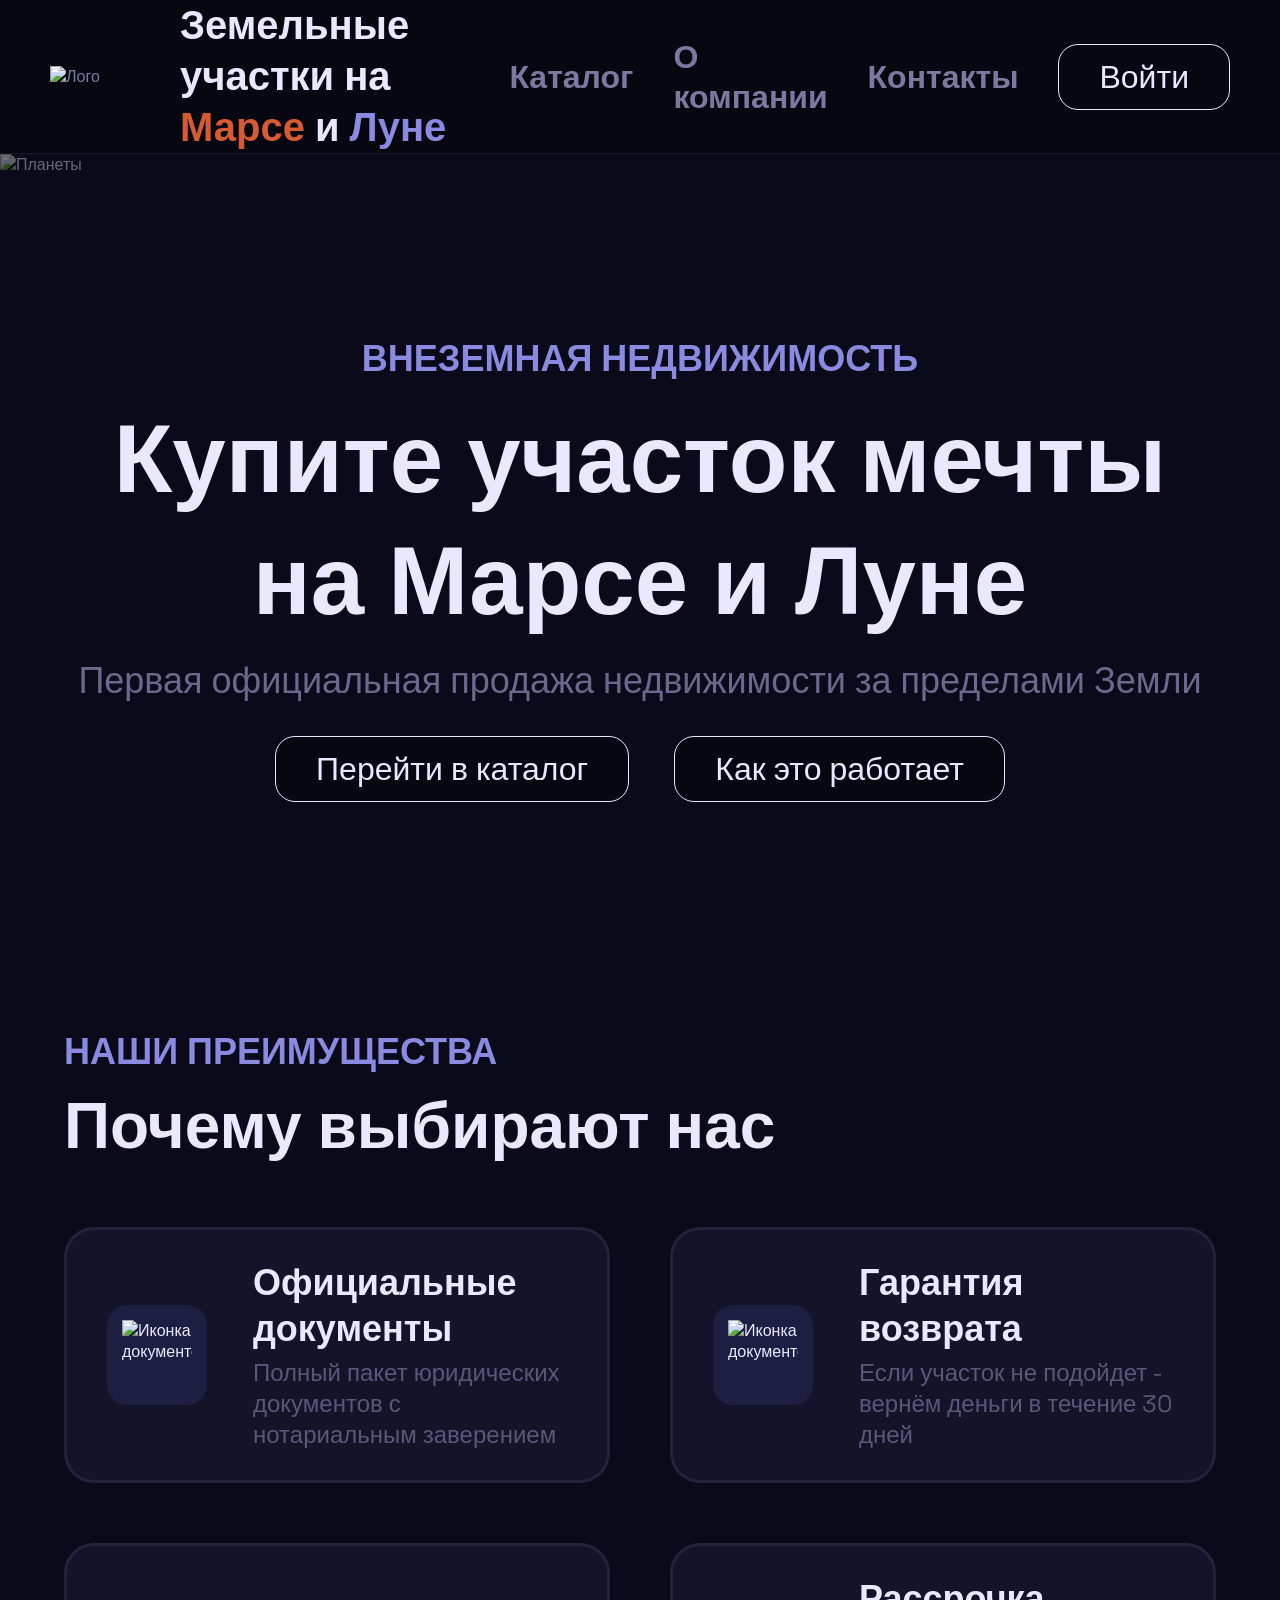
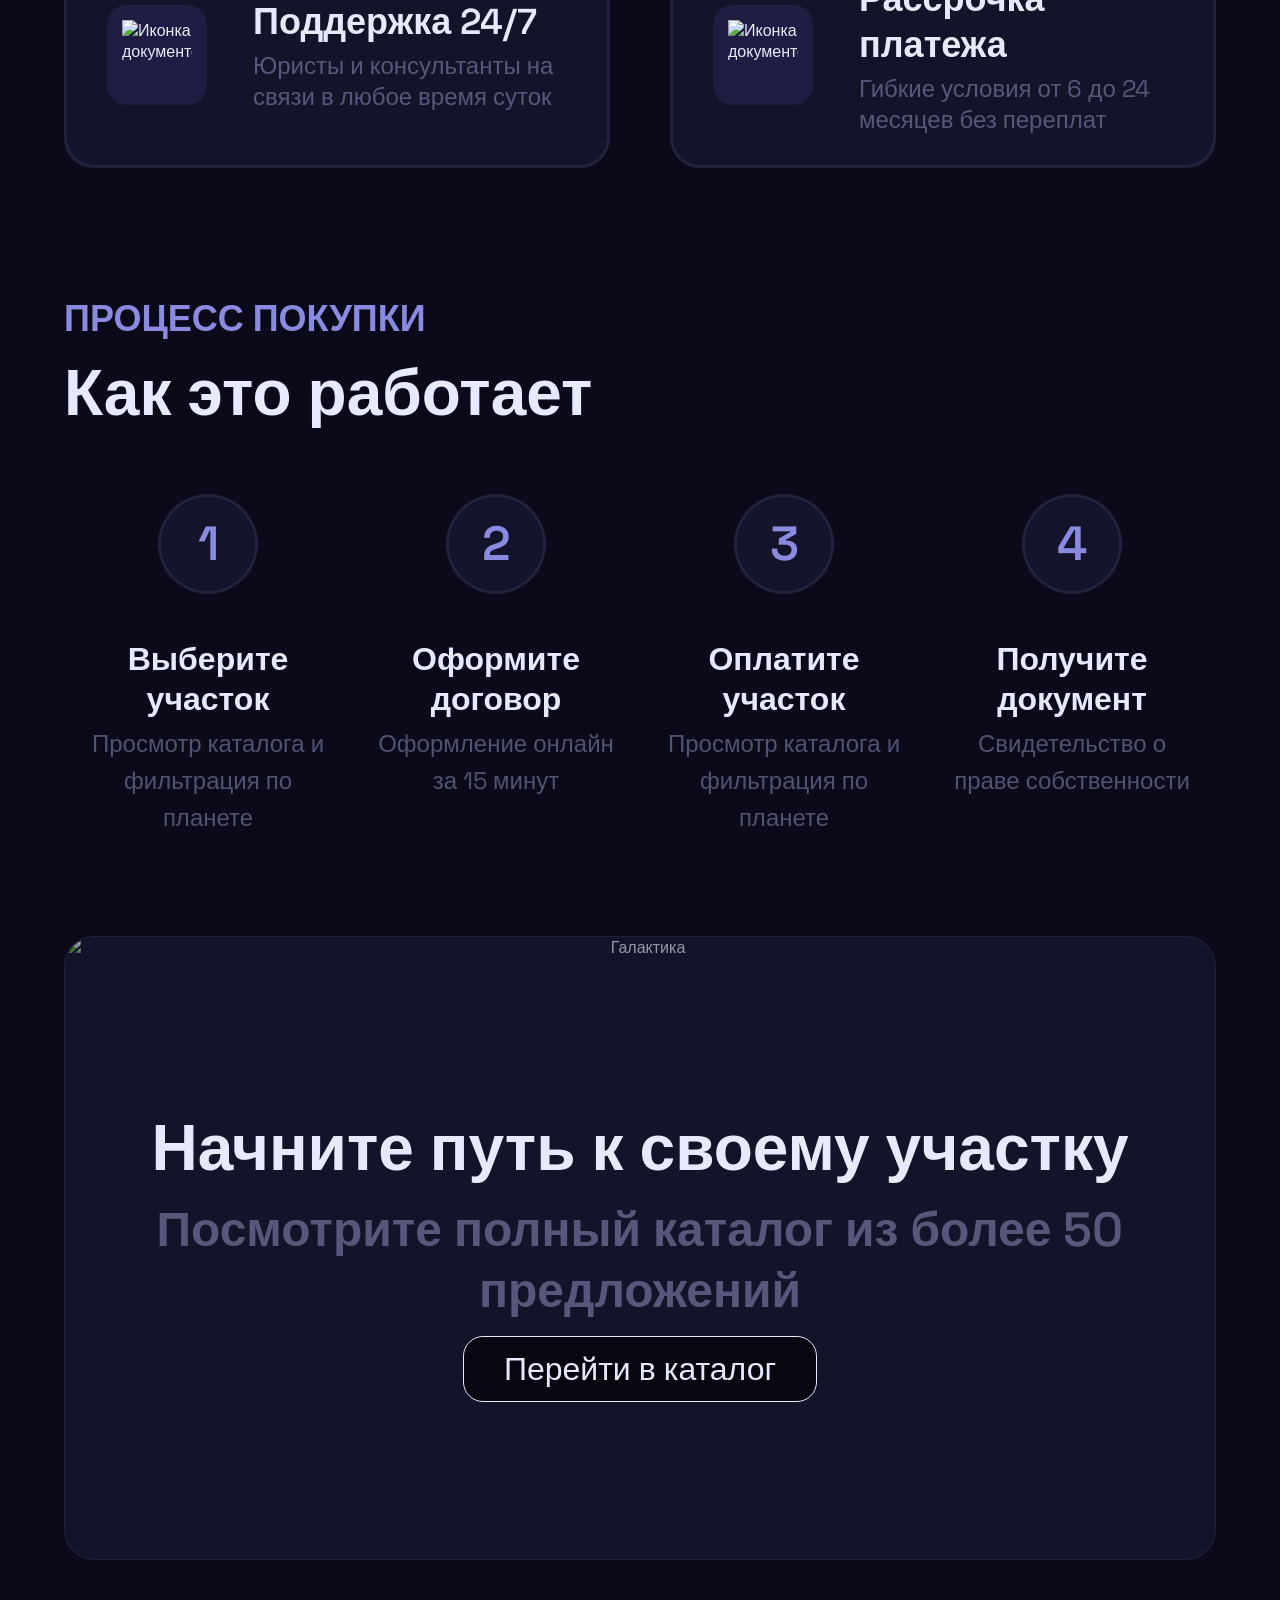
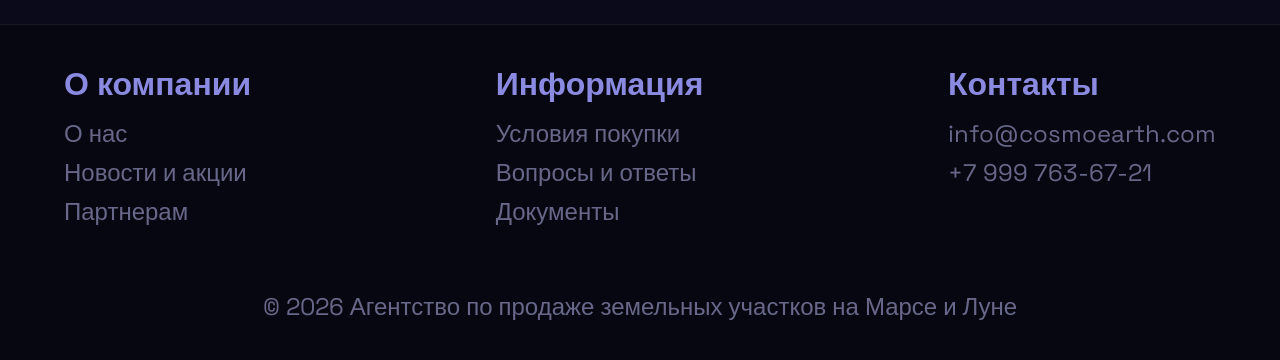
==== index.html @ 6a56ba75 "Add files via upload" ====
<!DOCTYPE html>
<html lang="ru">

<head>
    <meta charset="UTF-8">
    <meta http-equiv="X-UA-Compatible" content="IE=edge">
    <meta name="viewport" content="width=device-width, initial-scale=1.0">
    <meta name="description" content="Официальная продажа земельных участков на Марсе и Луне. Юридические документы, рассрочка платежа. Более 50 предложений в каталоге">
    <meta name="keywords" content="участки на марсе, участки на луне, внеземная недвижимость, купить землю на марсе, купить землю на луне, космическая недвижимость">
    <title>Главная страница</title>
    
    <!-- Open Grahg для соцсетей -->
    <meta property="og:title" content="Купите участок мечты на Марсе или Луне">
    <meta property="og:description" content="Первая официальная продажа недвижимости за пределами Земли. Официальные документы, рассрочка, более 50 участков в каталоге">
    <meta property="og:image" content="images/logo.png">
    <link rel="stylesheet" href="style.css">
    <link rel="preconnect" href="https://fonts.googleapis.com">
    <link rel="preconnect" href="https://fonts.gstatic.com" crossorigin>
    <link href="https://fonts.googleapis.com/css2?family=Space+Grotesk:wght@400;500;600;700&display=swap"
        rel="stylesheet">
    <link rel="icon" href="images/favicon.ico">
</head>

<body>
    <!-- Фон звездного неба -->
    <div class="stars-bg"></div>

    <!-- Шапка сайта -->
    <header class="header">
        <div class="container">
            <nav class="nav">

                <!-- Логотип -->
                <a href="index.html" class="nav-logo">
                    <img src="images/logo.png" alt="Лого" class="logo-icon">
                    <div class="logo-title">
                        Земельные участки на <span class="mars-word">Марсе</span> и <span class="moon-word">Луне</span>
                    </div>
                </a>

                <!-- Меню -->
                <label for="menu-toggle" class="menu">
                    <img src="images/menu.png" alt="Меню">
                </label>
                <input type="checkbox" id="menu-toggle">

                <!-- Навигация -->
                <div class="nav-links">
                    <a href="catalog.html" class="nav-link">Каталог</a>
                    <a href="#why" class="nav-link">О компании</a>
                    <a href="#footer" class="nav-link">Контакты</a>
                    <a href="#" class="button">Войти</a>
                </div>

            </nav>
        </div>
    </header>

    <!-- Начальная секция -->
    <section class="started">
        <img src="images/planet.jpeg" alt="Планеты" class="started-bg">
        <div class="container">
            <div class="started-content">
                <p class="started-sub">Внеземная недвижимость</p>
                <h1 class="started-title">Купите участок мечты на Марсе и Луне</h1>
                <p class="started-text">Первая официальная продажа недвижимости за пределами Земли</p>
                <div class="started-btn">
                    <a href="catalog.html" class="button">Перейти в каталог</a>
                    <a href="#process" class="button">Как это работает</a>
                </div>
            </div>
        </div>
    </section>

    <!-- Секция преимуществ -->
    <section id="why">
        <div class="container">
            <p class="section-sub">Наши преимущества</p>
            <h2 class="section-title">Почему выбирают нас</h2>
            <div class="blocks">

                <!-- Карточка 1 -->
                <div class="block">
                    <div class="block-icon">
                        <img src="images/ico-features.png" alt="Иконка документов">
                    </div>
                    <div class="block-text">
                        <h3 class="block-title">Официальные документы</h3>
                        <p class="block-sub">Полный пакет юридических документов с нотариальным заверением</p>
                    </div>
                </div>

                <!-- Карточка 2 -->
                <div class="block">
                    <div class="block-icon">
                        <img src="images/ico-shield.png" alt="Иконка документов">
                    </div>
                    <div class="block-text">
                        <h3 class="block-title">Гарантия возврата</h3>
                        <p class="block-sub">Если участок не подойдет - вернём деньги в течение 30 дней</p>
                    </div>
                </div>

                <!-- Карточка 3 -->
                <div class="block">
                    <div class="block-icon">
                        <img src="images/ico-headset.png" alt="Иконка документов">
                    </div>
                    <div class="block-text">
                        <h3 class="block-title">Поддержка 24/7</h3>
                        <p class="block-sub">Юристы и консультанты на связи в любое время суток</p>
                    </div>
                </div>

                <!-- Карточка 4 -->
                <div class="block">
                    <div class="block-icon">
                        <img src="images/ico-payroll.png" alt="Иконка документов">
                    </div>
                    <div class="block-text">
                        <h3 class="block-title">Рассрочка платежа</h3>
                        <p class="block-sub">Гибкие условия от 6 до 24 месяцев без переплат</p>
                    </div>
                </div>
            </div>
        </div>
    </section>

    <!-- Секция процесса покупки -->
    <section id="process">
        <div class="container">
            <p class="section-sub">Процесс покупки</p>
            <h2 class="section-title">Как это работает</h2>
            <div class="steps">

                <!-- Шаг 1 -->
                <div class="step">
                    <div class="step-num">1</div>
                    <div class="step-text">
                        <h3 class="step-title">Выберите участок</h3>
                        <p class="step-sub">Просмотр каталога и фильтрация по планете</p>
                    </div>
                </div>

                <!-- Шаг 2 -->
                <div class="step">
                    <div class="step-num">2</div>
                    <div class="step-text">
                        <h3 class="step-title">Оформите договор</h3>
                        <p class="step-sub">Оформление онлайн за 15 минут</p>
                    </div>
                </div>
                
                <!-- Шаг 3 -->
                <div class="step">
                    <div class="step-num">3</div>
                    <div class="step-text">
                        <h3 class="step-title">Оплатите участок</h3>
                        <p class="step-sub">Просмотр каталога и фильтрация по планете</p>
                    </div>
                </div>

                <!-- Шаг 4 -->
                <div class="step">
                    <div class="step-num">4</div>
                    <div class="step-text">
                        <h3 class="step-title">Получите документ</h3>
                        <p class="step-sub">Свидетельство о праве собственности</p>
                    </div>
                </div>
            </div>
        </div>
    </section>

    <!-- Секция перехода в каталог -->
    <section class="road">
        <div class="container">
            <img src="images/galaxy.jpg" alt="Галактика">
            <h2 class="road-title">Начните путь к своему участку</h2>
            <p class="road-sub">Посмотрите полный каталог из более 50 предложений</p>
            <a href="catalog.html" class="button">Перейти в каталог</a>
        </div>
    </section>

    <!-- Подвал сайта -->
    <footer id="footer">
        <div class="container">
            <div class="footer-links">
                <h3 class="footer-title">О компании</h3>
                <a href="#" class="footer-link">О нас</a>
                <a href="#" class="footer-link">Новости и акции</a>
                <a href="#" class="footer-link">Партнерам</a>
            </div>
            <div class="footer-links">
                <h3 class="footer-title">Информация</h3>
                <a href="#" class="footer-link">Условия покупки</a>
                <a href="#" class="footer-link">Вопросы и ответы</a>
                <a href="#" class="footer-link">Документы</a>
            </div>
            <div class="footer-links">
                <h3 class="footer-title">Контакты</h3>
                <p class="footer-contact">info@cosmoearth.com</p>
                <p class="footer-contact">+7 999 763-67-21</p>
            </div>
        </div>
        <div class="info">
            <p>© 2026 Агентство по продаже земельных участков на Марсе и Луне</p>
        </div>
    </footer>
</body>

</html>
---- style.css ----
/* Сброс стилей */
* {
    margin: 0;
    padding: 0;
    box-sizing: border-box;
}

*::-webkit-scrollbar {
    display: none;
}

/* Стили страницы */
body {
    font-family: 'Space Grotesk', sans-serif;
    background: #0A0A1A;
    color: #E8E8FF;
}

body::before {
    content: "";
    position: fixed;
    width: 100%;
    height: 100%;
    background: url(images/stars.jpg) center;
    z-index: 0;
    opacity: 0.15;
}

/* Стили ссылок */
a {
    text-decoration: none;
    color: rgba(200, 200, 255, 0.6);
}

/* Стили картинок */
img {
    display: block;
    max-width: 100%;
}

.container {
    max-width: 90%;
    margin: 0 auto;
}

/* Шапка сайта */
.header {
    background: #070712;
    position: sticky;
    top: 0;
    z-index: 100;
    border-bottom: 0.5px solid rgba(200, 200, 255, 0.08);
}

.header .container {
    max-width: 100%;
    margin: 0 50px;
}

.nav {
    display: flex;
    align-items: center;
    justify-content: space-between;
    gap: 24px;
}

#menu-toggle {
    display: none;
}

.menu {
    display: none;
    cursor: pointer;
    padding: 4px;
}

.menu img {
    width: 25px;
    height: 25px;
}

.nav-logo {
    display: flex;
    align-items: center;
    gap: 10px;
    transition: 0.2s;
}

.nav-logo:hover {
    opacity: 0.75;
}

/* Логотип */
.logo-icon {
    max-width: 120px;
    width: 50%;
    height: auto;
    display: flex;
    align-items: center;
    justify-content: center;

}

.logo-title {
    font-size: 40px;
    font-weight: 600;
    color: #E8E8FF;
    max-width: 400px;
    width: 80%;
}

.mars-word {
    color: #D85A30;
}

.moon-word {
    color: #8A8AE0;
}

.nav-links {
    display: flex;
    align-items: center;
    gap: 40px;
    margin-left: auto;
}

/* Ссылки */
.nav-link {
    font-size: 32px;
    font-weight: 600;
    transition: 0.2s;
}

.nav-link:hover {
    color: #E8E8FF;
    transform: translateY(-3px);
}

/* Кнопка */
.button {
    background: #070712;
    color: #E8E8FF;
    border: 1px solid #E8E8FF;
    border-radius: 20px;
    padding: 12px 40px;
    font-size: 32px;
    font-weight: 500;
    font-family: 'Space Grotesk', sans-serif;
    cursor: pointer;
    transition: 0.2s;
}

.button:hover {
    background: #4B4BC8;
    border: 1px solid rgba(200, 200, 255, 0.08);
    box-shadow: 0 12px 32px rgba(200, 200, 255, 0.08);
}

/* Начальная секция */
.started {
    position: relative;
    display: flex;
    overflow: hidden;
    z-index: 2;
}

.started .container {
    position: relative;
    max-width: 1920px;
    width: 100%;
    z-index: 3;
    padding: 8% 5%;
}

.started-bg {
    position: absolute;
    width: 100%;
    height: 100%;
    object-fit: cover;
    object-position: center center;
    z-index: 1;
    filter: brightness(45%);
}

.started-content {
    position: relative;
    z-index: 3;
    text-align: center;
    padding: 80px 0 60px;
    max-width: 1500px;
    margin: 0 auto;
}

.started-sub {
    font-size: 36px;
    font-weight: 600;
    text-transform: uppercase;
    color: #8A8AE0;
    margin-bottom: 16px;
}

.started-title {
    font-size: 96px;
    font-weight: 700;
    color: #E8E8FF;
    margin-bottom: 16px;
}

.started-text {
    font-size: 36px;
    color: rgba(200, 200, 255, 0.5);
    margin-bottom: 32px;
}

.started-btn {
    display: flex;
    gap: 45px;
    justify-content: center;
    flex-wrap: wrap;
}

/* Секция преимуществ */
#why {
    position: relative;
    z-index: 2;
    padding: 64px 0;
}

.section-sub {
    font-size: 36px;
    font-weight: 600;
    text-transform: uppercase;
    color: #8A8AE0;
    margin-bottom: 10px;
}

.section-title {
    font-size: 64px;
    font-weight: 700;
    color: #E8E8FF;
    margin-bottom: 60px;
}

.blocks {
    display: grid;
    grid-template-columns: 1fr 1fr;
    gap: 60px;
}

/* Карточки преимуществ */
.block {
    background: #13132A;
    border: 3px solid rgba(200, 200, 255, 0.08);
    border-radius: 30px;
    padding: 30px 40px;
    display: flex;
    align-items: center;
    gap: 46px;
    transition: 0.2s;
}

.block:hover {
    background: #181835;
    box-shadow: 0 12px 32px rgba(200, 200, 255, 0.08);
    transform: translateY(-3px);
}

.block-icon {
    position: relative;
    min-width: 100px;
    height: 100px;
    background: #1E1E42;
    border-radius: 20px;
    transition: 0.2s;
}

.block:hover .block-icon {
    box-shadow: 0 3px 8px rgba(200, 200, 255, 0.18);
}

.block img {
    width: 70px;
    height: 70px;
    object-fit: contain;
    margin: 15px;
}

.block-title {
    font-size: 36px;
    font-weight: 600;
    color: #E8E8FF;
    margin-bottom: 5px;
}

.block-sub {
    font-size: 24px;
    color: rgba(200, 200, 255, 0.38);
}

/* Секция процесса покупки */
#process {
    position: relative;
    z-index: 2;
    padding: 64px 0;
}

.steps {
    display: grid;
    grid-template-columns: repeat(4, 1fr);
    position: relative;
    padding-bottom: 20px;
}

/* Шаг */
.step {
    display: flex;
    flex-direction: column;
    align-items: center;
    text-align: center;
    padding: 0 16px;
    transition: 0.5s;
}

.step:hover {
    transform: translateY(-10px);
}

.step-num {
    width: 100px;
    height: 100px;
    border-radius: 50px;
    background: #13132A;
    border: 3px solid rgba(200, 200, 255, 0.08);
    color: #8A8AE0;
    font-size: 48px;
    font-weight: 600;
    display: flex;
    align-items: center;
    justify-content: center;
    margin-bottom: 45px;
    position: relative;
    transition: 0.5s;
}

.step:hover .step-num {
    background: #4B4BC8;
    border: 3px solid rgba(200, 200, 255, 0.08);
    color: #E8E8FF;
    box-shadow: 0 12px 32px rgba(200, 200, 255, 0.38);
}

.step-title {
    font-size: 32px;
    font-weight: 600;
    color: #E8E8FF;
    margin-bottom: 6px;
    transition: 0.5s;
}

.step-sub {
    font-size: 24px;
    color: rgba(200, 200, 255, 0.38);
    line-height: 1.55;
    transition: 0.2s;
}

/* Секция перехода в каталог */
.road {
    position: relative;
    z-index: 2;
    padding: 16px 0 64px;
}

.road .container {
    position: relative;
    background: #13132A;
    border: 0.5px solid rgba(200, 200, 255, 0.08);
    border-radius: 30px;
    padding: 170px 32px;
    text-align: center;
    overflow: hidden;
}

.road img {
    position: absolute;
    width: 100%;
    height: 100%;
    object-fit: cover;
    filter: brightness(65%);
    border-radius: 30px;
    top: 0;
    left: 0;
    z-index: 2;
}

.road-title {
    font-size: 64px;
    font-weight: 700;
    color: #E8E8FF;
    margin-bottom: 10px;
    position: relative;
    z-index: 3;
}

.road-sub {
    font-size: 48px;
    color: rgba(200, 200, 255, 0.38);
    font-weight: 600;
    margin-bottom: 28px;
    position: relative;
    z-index: 3;
}

.road .button {
    position: relative;
    z-index: 3;
}

/* Подвал сайта */
#footer {
    position: relative;
    z-index: 2;
    background: #070712;
    border-top: 0.5px solid rgba(200, 200, 255, 0.08);
    padding: 3% 0;
}

#footer .container {
    display: flex;
    justify-content: space-between;
    gap: 10%;
    padding-bottom: 32px;
}

.footer-title {
    font-size: 32px;
    font-weight: 600;
    color: #8A8AE0;
    margin-bottom: 14px;
}

/* Ссылки футера */
.footer-link,
.footer-contact {
    display: block;
    font-size: 24px;
    color: rgba(200, 200, 255, 0.5);
    margin-bottom: 8px;
    transition: 0.2s;
}

.footer-link:hover {
    color: #E8E8FF;
    transform: translateY(-2px);
}

.info {
    padding-top: 24px;
    text-align: center;
    font-size: 24px;
    color: rgba(200, 200, 255, 0.5);
}

/* Каталог */
.catalog {
    position: relative;
    z-index: 2;
    padding: 60px 0;
}

.catalog-head {
    display: flex;
    align-items: center;
    justify-content: space-between;
    margin-bottom: 60px;
}

.catalog-title {
    font-size: 48px;
    font-weight: 700;
    color: #E8E8FF;
}

.button-filter {
    background: #13132A;
    color: #8A8AE0;
    border: 1px solid rgba(138, 138, 224, 0.5);
}

.button-filter:hover {
    color: #E8E8FF;
}

.cards {
    display: grid;
    grid-template-columns: repeat(3, 1fr);
    gap: 64px;
    margin-bottom: 55px;
}

.card {
    background: #13132A;
    border-radius: 50px;
    border: 3px solid rgba(200, 200, 255, 0.08);
    overflow: hidden;
    display: flex;
    flex-direction: column;
}

.card:hover {
    background: #181835;
    box-shadow: 0 12px 32px rgba(200, 200, 255, 0.08);
    transform: scale(1.05);
}

.card-img {
    width: 100%;
    height: 250px;
    overflow: hidden;
}

.card-img img {
    width: 100%;
    height: 100%;
    object-fit: cover;
}

.card-body {
    padding: 20px 20px;
    display: flex;
    flex-direction: column;
    gap: 10px;
}

.card-price {
    font-size: 36px;
    font-weight: 700;
    color: #E8E8FF;
}

hr {
    height: 3px;
    background: rgba(200, 200, 255, 0.2);
    border: none;
}

.card-info {
    display: flex;
    flex-direction: column;
    gap: 4px;
}

.card-info p {
    font-size: 24px;
    color: rgba(200, 200, 255, 0.38);
}

.card-btn {
    width: 70%;
    margin: 10px auto;
    padding: 12px 10px;
}


/* Пагинация */
.pages {
    display: flex;
    align-items: center;
    justify-content: center;
    gap: 8px;
    margin-bottom: 40px;
}

.page-btn {
    width: 70px;
    height: 70px;
    border-radius: 20px;
    background: #13132A;
    border: 3px solid rgba(200, 200, 255, 0.15);
    color: #8A8AE0;
    font-size: 40px;
    font-weight: 500;
    font-family: 'Space Grotesk', sans-serif;
    cursor: pointer;
    display: flex;
    align-items: center;
    justify-content: center;
    transition: 0.2s;
}

.page-btn:hover {
    background: #4B4BC8;
    color: #E8E8FF;
    border: 3px solid rgba(200, 200, 255, .08);
    box-shadow: 0 8px 24px rgba(75, 75, 200, 0.3);
}

.page-btn.active {
    background: #4B4BC8;
    color: #E8E8FF;
    border: 3px solid rgba(200, 200, 255, 0.08);
    box-shadow: 0 12px 32px rgba(200, 200, 255, 0.08);
}

.page-btn.active:hover {
    background: #6262D8;
    box-shadow: 0 8px 24px rgba(75, 75, 200, 0.5);
}

.page-more {
    cursor: default;
    pointer-events: none;
}

/* Планшетная адаптация */
@media (max-width: 768px) {
    .container {
        max-width: 650px;
    }

    .header .container {
        margin: 0 16px;
    }

    .nav-links {
        gap: 20px;
    }

    .nav-link {
        font-size: 13px;
    }

    .logo-title {
        font-size: 16px;
        width: 176px;
    }

    .logo-icon {
        width: 60px;
    }

    .button {
        font-size: 16px;
        padding: 6px 16px;
        border-radius: 8px;
        min-width: 102px;
    }

    .started .container {
        padding: 50px 24px;
    }

    .started-sub {
        font-size: 15px;
        margin-bottom: 13px;
    }

    .started-title {
        font-size: 26px;
        margin-bottom: 0;
    }

    .started-text {
        font-size: 15px;
        margin-bottom: 13px;
    }

    .started-btn {
        gap: 18px;
    }

    #why {
        padding: 40px 0;
    }

    .section-sub {
        font-size: 14px;
    }

    .section-title {
        font-size: 26px;
        margin-bottom: 32px;
    }

    .blocks {
        gap: 24px;
    }

    .block {
        padding: 13px 18px;
        gap: 18px;
        border-radius: 20px;
        border-width: 1px;
    }

    .block-icon {
        min-width: 40px;
        height: 40px;
        border-radius: 8px;
    }

    .block img {
        width: 28px;
        height: 28px;
        margin: 6px;
    }

    .block-title {
        font-size: 14px;
    }

    .block-sub {
        font-size: 10px;
    }

    #process {
        padding: 20px 0;
    }

    .step-num {
        width: 40px;
        height: 40px;
        font-size: 19px;
        margin-bottom: 20px;
        border-width: 1px;
    }

    .step:hover .step-num {
        background: #4B4BC8;
        border: 1px solid rgba(200, 200, 255, 0.08);
        color: #E8E8FF;
        box-shadow: 0 12px 32px rgba(200, 200, 255, 0.38);
    }

    .step-title {
        font-size: 11px;
    }

    .step-sub {
        font-size: 9px;
        line-height: 1;
    }

    .road .container {
        padding: 67px 24px;
        border-radius: 20px;
    }

    .road img {
        filter: brightness(50%);
        border-radius: 20px;
    }

    .road-title {
        font-size: 25px;
    }

    .road-sub {
        font-size: 19px;
    }

    #footer {
        padding: 20px;
    }

    #footer .container {
        gap: 158px;
    }

    .footer-title {
        font-size: 12px;
        margin-bottom: 8px;
    }

    .footer-link,
    .footer-contact {
        font-size: 9px;
        margin-bottom: 5px;
    }

    .info {
        font-size: 9px;
        padding-top: 10px;
    }

    .catalog {
        padding: 30px 0;
    }

    .catalog-head {
        margin-bottom: 30px;
    }

    .catalog-title {
        font-size: 20px;
    }

    .cards {
        gap: 32px;
        grid-template-columns: repeat(2, 1fr);
    }

    .card {
        border-width: 1px;
        border-radius: 30px;
    }

    .card-img {
        height: 180px;
    }

    .card-img img {
        width: 100%;
        height: 100%;
        object-fit: cover;
    }

    .card-price {
        font-size: 22px;
    }

    hr {
        height: 1px;
    }

    .card-info p {
        font-size: 14px;
    }

    .card-btn {
        font-size: 14px;
        padding: 6px;
        width: 50%;
    }

    .pages {
        margin-bottom: 20px;
    }

    .page-btn {
        width: 40px;
        height: 40px;
        font-size: 24px;
        border-width: 1px;
        border-radius: 10px;
    }
}

/* Мобильная адаптация */
@media (max-width: 320px) {
    .container {
        max-width: 272px;
    }

    .header .container {
        margin: 0 12px;
    }

    .nav-links {
        display: none;
    }

    .menu {
        position: relative;
        display: block;
    }

    .nav-links {
        display: flex;
        position: fixed;
        top: 35px;
        left: 0;
        right: 0;
        bottom: 0;
        background: rgba(19, 19, 42, 0.9);
        backdrop-filter: blur(5px);
        flex-direction: column;
        align-items: center;
        gap: 10px;
        padding: 10px;
        z-index: 99;
        opacity: 0;
        transform: translateY(-20px);
        transition: 0.5s;
        pointer-events: none;
    }

    #menu-toggle:checked~.nav-links {
        opacity: 1;
        transform: translateY(0);
        pointer-events: all;
    }

    .logo-title {
        font-size: 10px;
        width: 110px;
    }

    .logo-icon {
        width: 35px;
    }

    .started .container {
        padding: 60px 16px;
    }

    .started-sub {
        font-size: 10px;
        margin-bottom: 0;
        font-weight: 600;
    }

    .started-title {
        font-size: 20px;
    }

    .started-text {
        font-size: 11px;
        margin-bottom: 10px;
        font-weight: 600;
    }

    .started-btn {
        flex-direction: column;
        align-items: stretch;
        gap: 5px;
    }

    .button {
        padding: 6px;
        font-size: 10px;
        width: 60%;
    }

    #why {
        padding: 20px 0;
    }

    .section-sub {
        font-size: 10px;
        font-weight: 600;
        margin-bottom: 0;
    }

    .section-title {
        font-size: 13px;
        margin-bottom: 15px;
    }

    .blocks {
        grid-template-columns: 1fr;
        gap: 11px;
    }

    .block {
        padding: 12px;
        gap: 16px;
        border-radius: 17px;
    }

    .block-icon {
        min-width: 35px;
        height: 35px;
        border-radius: 8px;
    }

    .block img {
        width: 24px;
        height: 24px;
        margin: 6px;
    }

    .block-title {
        font-size: 12px;
    }

    .block-sub {
        font-size: 8px;
        font-weight: 600;
    }

    #process {
        padding: 10px 0;
    }

    .steps {
        grid-template-columns: 1fr 1fr;
        gap: 20px 12px;
    }

    .step {
        padding: 0 8px;
    }

    .step-num {
        width: 34px;
        height: 34px;
        font-size: 16px;
        margin-bottom: 10px;
        border-width: 1px;
    }

    .step-title {
        font-size: 10px;
    }

    .step-sub {
        font-size: 8px;
        font-weight: 600;
    }

    .road {
        padding: 20px 0;
    }

    .road .container {
        padding: 22px 5px;
        border-radius: 12px;
    }

    .road img {
        filter: brightness(40%);
        border-radius: 12px;
    }

    .road-title {
        font-size: 13px;
        margin-bottom: 8px;
    }

    .road-sub {
        font-size: 11px;
        margin-bottom: 10px;
    }

    #footer {
        padding: 8px 0;
    }

    #footer .container {
        display: grid;
        grid-template-columns: 1fr 1fr;
        grid-template-rows: auto auto;
        gap: 15px;
        padding-bottom: 10px;
        text-align: center;
    }

    .footer-links:last-child {
        grid-column: 1 / -1;
        text-align: center;
    }

    .footer-title {
        font-size: 10px;
        margin-bottom: 5px;
    }

    .footer-link,
    .footer-contact {
        font-size: 9px;
        margin-bottom: 1px;
    }

    .info {
        font-size: 9px;
        padding: 0 40px;
    }

    .catalog {
        padding: 16px 0;
    }

    .catalog-head {
        margin-bottom: 16px;
    }

    .catalog-title {
        font-size: 12px;
    }

    .cards {
        grid-template-columns: 1fr;
        gap: 20px;
        margin-bottom: 20px;
    }

    .card {
        border-radius: 16px;
        border-width: 1px;
    }

    .card-body {
        padding: 12px;
        gap: 8px;
    }

    .card-img {
        height: 150px;
    }

    .card-price {
        font-size: 16px;
    }

    .card-info p {
        font-size: 11px;
    }

    .pages {
        gap: 6px;
        margin-bottom: 10px;
    }

    .page-btn {
        width: 30px;
        height: 30px;
        font-size: 15px;
        border-radius: 10px;
        border-width: 1px;
    }

}
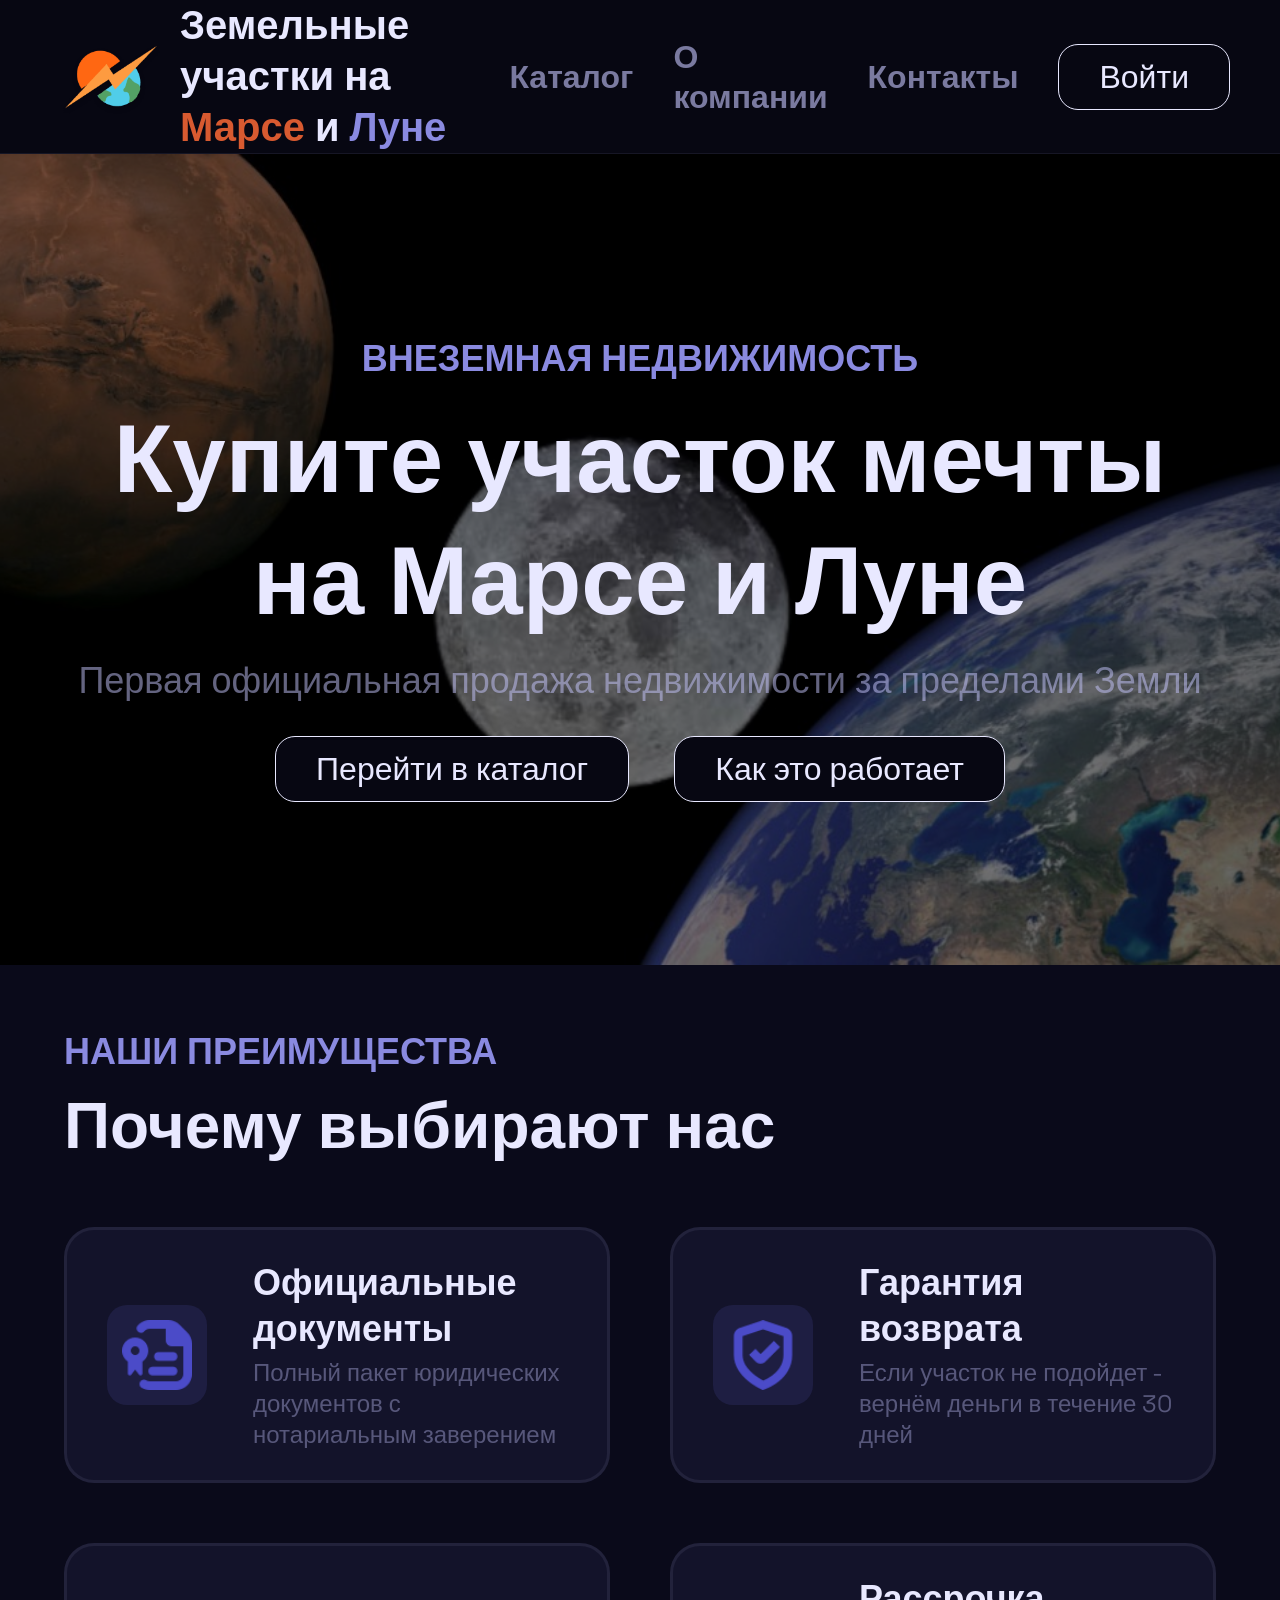
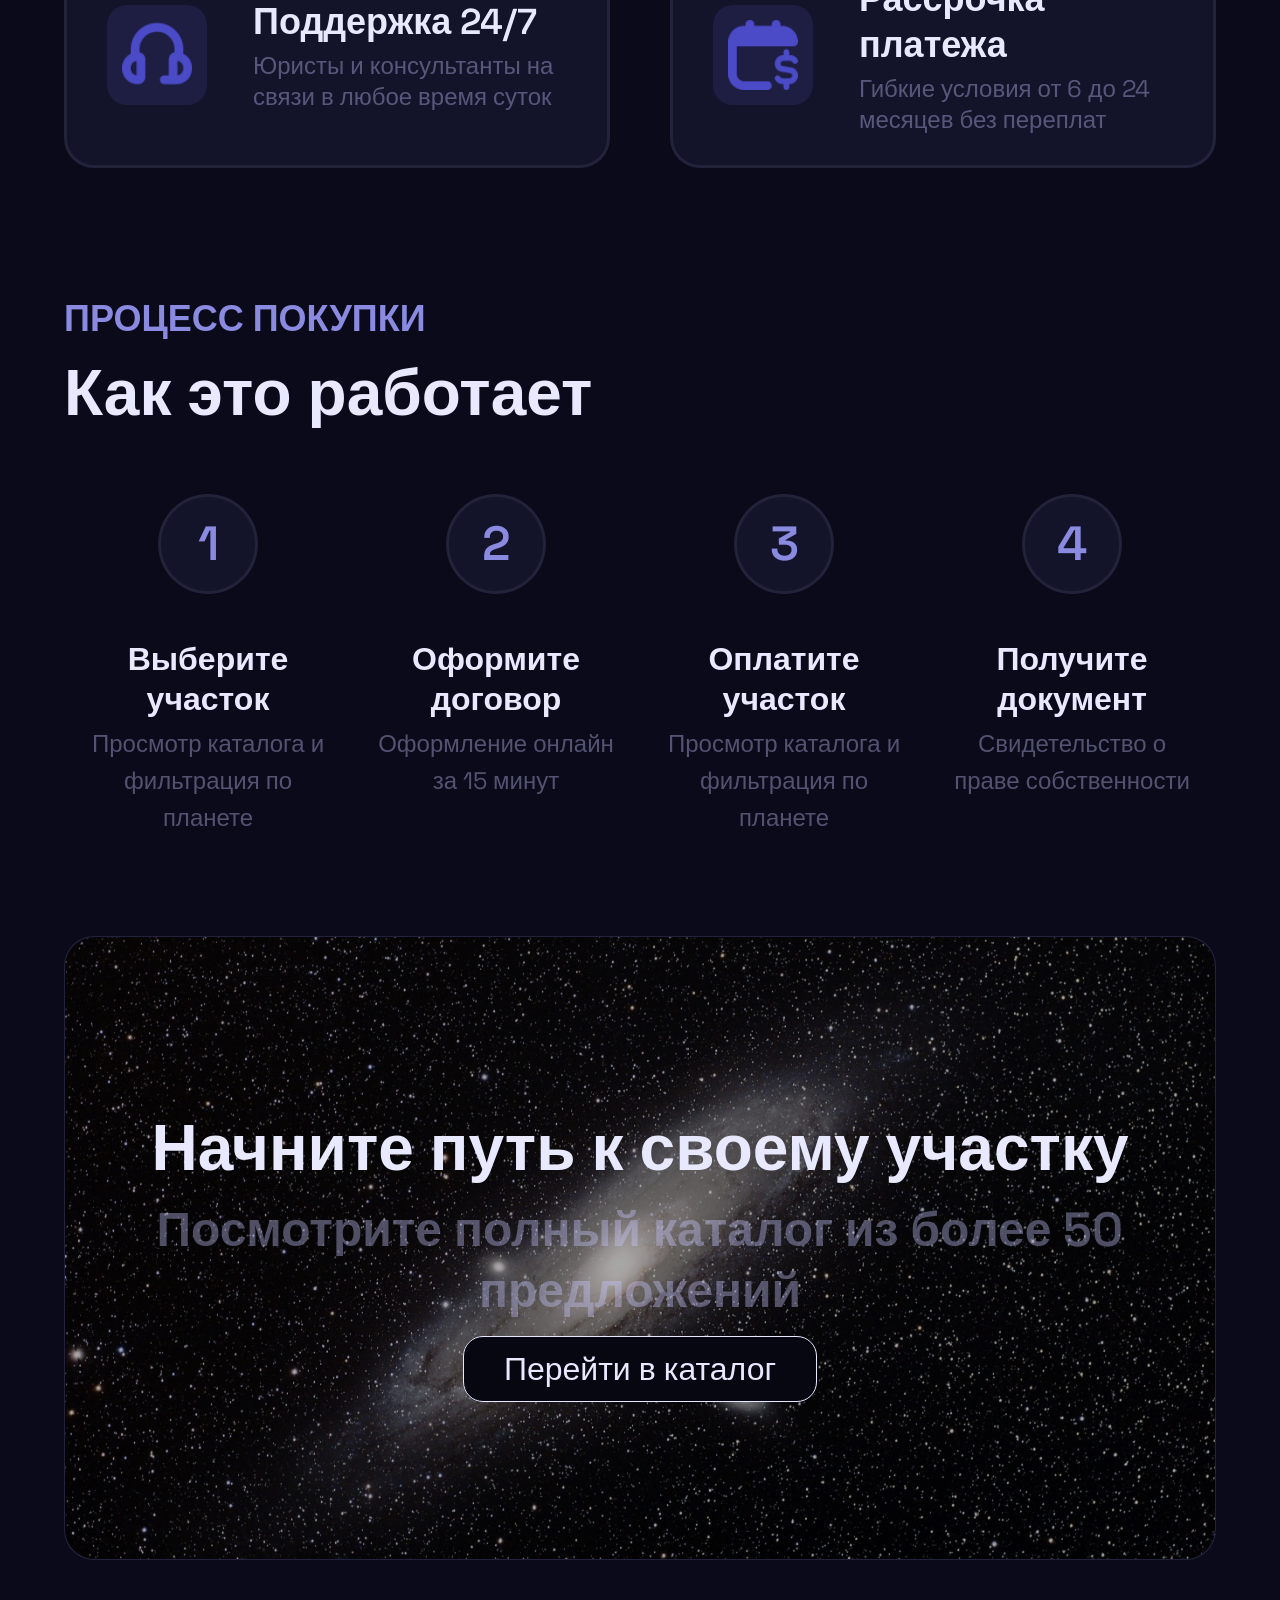
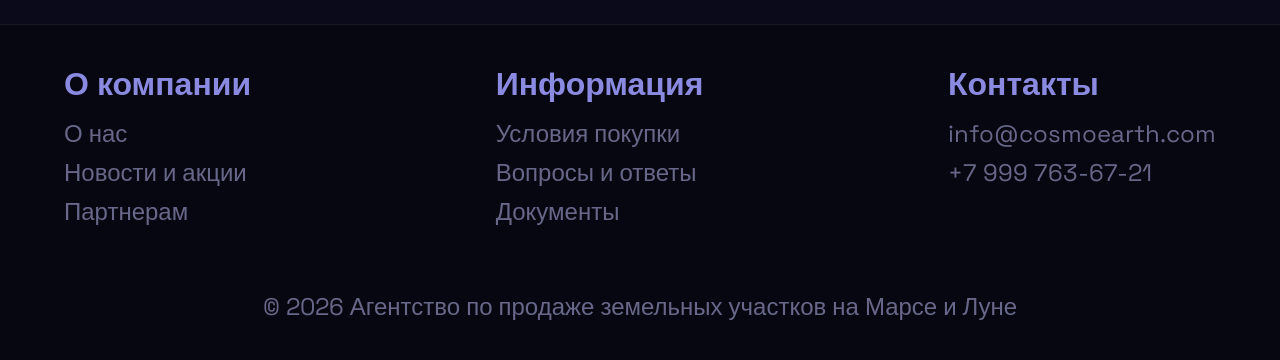
==== commit c3edcd42: "Update index.html" ====
--- a/index.html
+++ b/index.html
@@ -209,4 +209,4 @@
     </footer>
 </body>
 
-</html>+</html>
